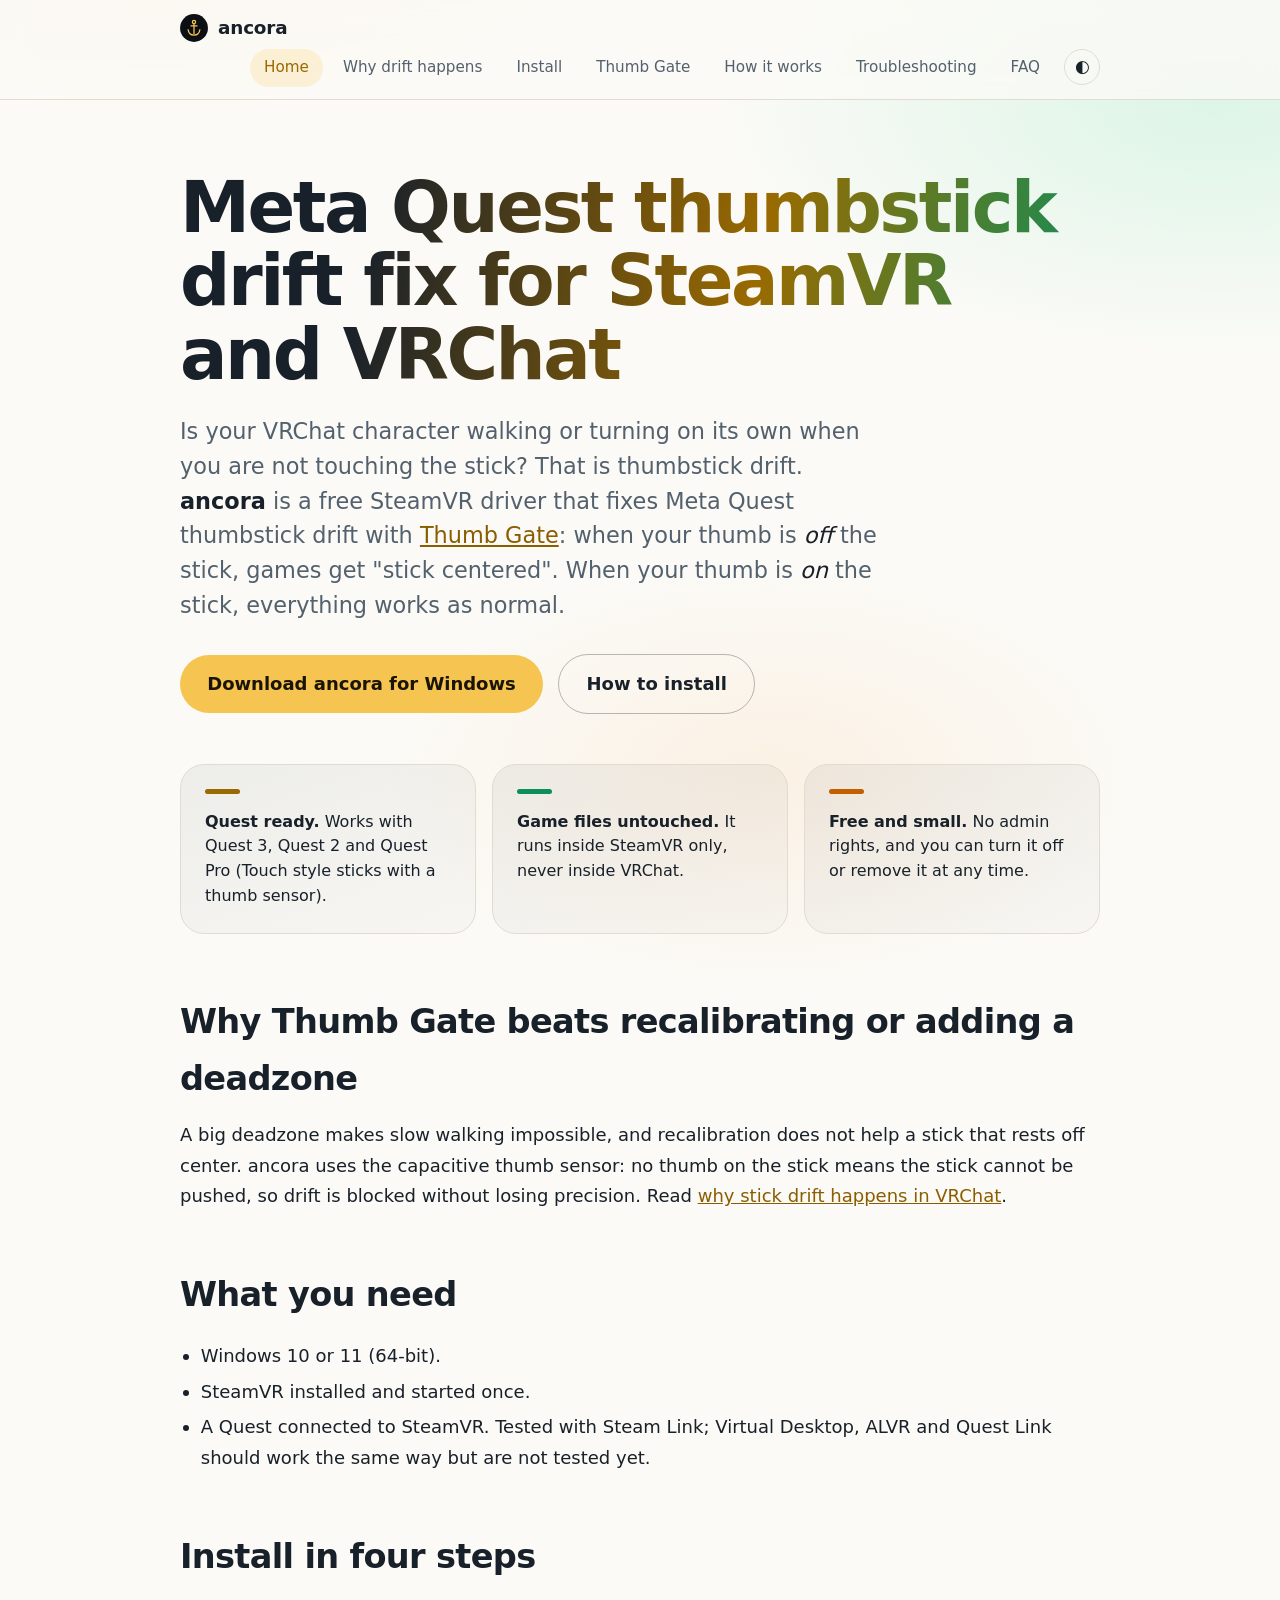
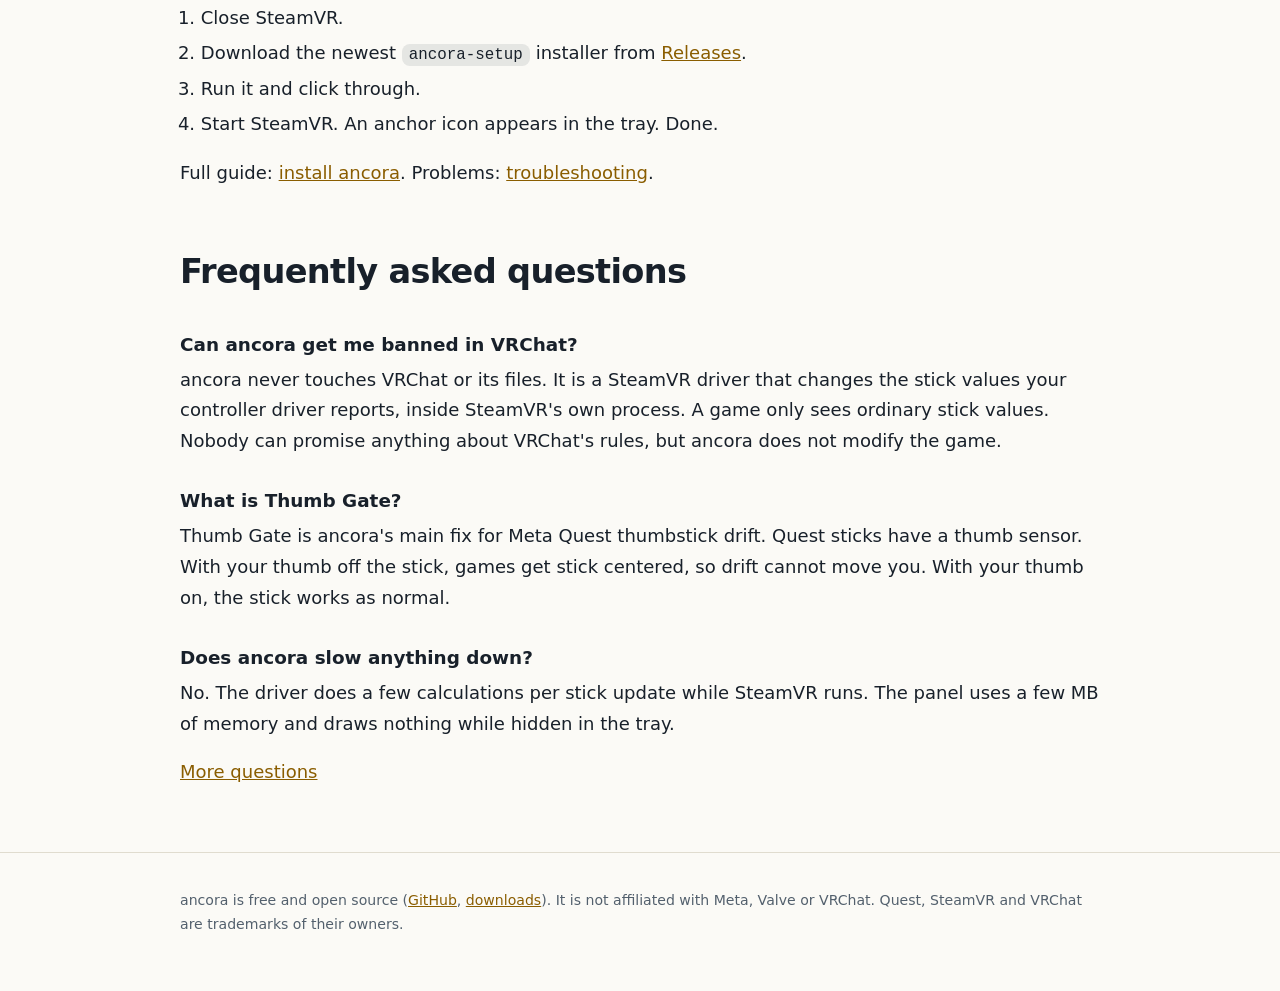
==== site/index.html @ 2b63863e "ancora: project page" ====
<!doctype html>
<html lang="en">
<head>
<meta charset="utf-8">
<meta name="viewport" content="width=device-width, initial-scale=1">
<title>Meta Quest thumbstick drift fix for SteamVR | ancora</title>
<meta name="description" content="Stop Meta Quest thumbstick drift in VRChat and SteamVR. ancora&#x27;s Thumb Gate centers the stick when your thumb is off. Free, no game files touched.">
<link rel="canonical" href="https://poipoisiophina.github.io/ancora/">
<meta name="color-scheme" content="dark light">
<meta name="theme-color" content="#0B0F14" media="(prefers-color-scheme: dark)">
<meta name="theme-color" content="#FBFAF6" media="(prefers-color-scheme: light)">
<script>(function(){var d=document.documentElement,m=matchMedia("(prefers-color-scheme: light)");function cur(){return d.dataset.theme||(m.matches?"light":"dark")}function meta(){var c=cur()==="light"?"#FBFAF6":"#0B0F14";document.querySelectorAll('meta[name="theme-color"]').forEach(function(e){e.removeAttribute("media");e.content=c})}try{var t=localStorage.getItem("theme");if(t==="light"||t==="dark")d.dataset.theme=t}catch(e){}window.toggleTheme=function(){var n=cur()==="light"?"dark":"light";d.dataset.theme=n;try{localStorage.setItem("theme",n)}catch(e){}meta();document.getElementById("tt").setAttribute("aria-pressed",n==="dark")};m.addEventListener("change",function(){try{if(localStorage.getItem("theme"))return}catch(e){}meta()});document.addEventListener("DOMContentLoaded",function(){meta();document.getElementById("tt").setAttribute("aria-pressed",cur()==="dark")})})()</script>
<link rel="icon" href="favicon.svg" type="image/svg+xml">
<meta property="og:type" content="website">
<meta property="og:site_name" content="ancora">
<meta property="og:title" content="Meta Quest thumbstick drift fix for SteamVR | ancora">
<meta property="og:description" content="Stop Meta Quest thumbstick drift in VRChat and SteamVR. ancora&#x27;s Thumb Gate centers the stick when your thumb is off. Free, no game files touched.">
<meta property="og:url" content="https://poipoisiophina.github.io/ancora/">
<meta property="og:image" content="https://poipoisiophina.github.io/ancora/og-image.png">
<meta name="twitter:card" content="summary_large_image">
<link rel="stylesheet" href="style.css">
<!-- GSC-VERIFY -->
<script type="application/ld+json">{"@context":"https://schema.org","@type":"SoftwareApplication","name":"ancora","description":"Free SteamVR driver with Thumb Gate that stops Meta Quest controller thumbstick drift in VRChat and other SteamVR games.","applicationCategory":"UtilitiesApplication","operatingSystem":"Windows 10, Windows 11","offers":{"@type":"Offer","price":"0","priceCurrency":"USD"},"downloadUrl":"https://github.com/poipoisiophina/ancora/releases","url":"https://poipoisiophina.github.io/ancora/","codeRepository":"https://github.com/poipoisiophina/ancora"}</script><script type="application/ld+json">{"@context":"https://schema.org","@type":"FAQPage","mainEntity":[{"@type":"Question","name":"Can ancora get me banned in VRChat?","acceptedAnswer":{"@type":"Answer","text":"ancora never touches VRChat or its files. It is a SteamVR driver that changes the stick values your controller driver reports, inside SteamVR's own process. A game only sees ordinary stick values. Nobody can promise anything about VRChat's rules, but ancora does not modify the game."}},{"@type":"Question","name":"What is Thumb Gate?","acceptedAnswer":{"@type":"Answer","text":"Thumb Gate is ancora's main fix for Meta Quest thumbstick drift. Quest sticks have a thumb sensor. With your thumb off the stick, games get stick centered, so drift cannot move you. With your thumb on, the stick works as normal."}},{"@type":"Question","name":"Does ancora slow anything down?","acceptedAnswer":{"@type":"Answer","text":"No. The driver does a few calculations per stick update while SteamVR runs. The panel uses a few MB of memory and draws nothing while hidden in the tray."}}]}</script>
</head>
<body>
<header><div class="wrap"><a class="brand" href="index.html"><img src="favicon.svg" alt="" width="28" height="28"> ancora</a><nav aria-label="Main"><a href="index.html" aria-current="page">Home</a><a href="drift-in-vrchat.html">Why drift happens</a><a href="install.html">Install</a><a href="thumb-gate.html">Thumb Gate</a><a href="how-it-works.html">How it works</a><a href="troubleshooting.html">Troubleshooting</a><a href="faq.html">FAQ</a><button class="tt" id="tt" type="button" aria-label="Dark theme" aria-pressed="false" onclick="toggleTheme()">&#9680;</button></nav></div></header>
<main class="wrap">
<h1>Meta Quest thumbstick drift fix for SteamVR and VRChat</h1>
<p class="lead">Is your VRChat character walking or turning on its own when you are not touching the stick? That is thumbstick drift. <strong>ancora</strong> is a free SteamVR driver that fixes Meta Quest thumbstick drift with <a href="thumb-gate.html">Thumb Gate</a>: when your thumb is <em>off</em> the stick, games get "stick centered". When your thumb is <em>on</em> the stick, everything works as normal.</p>
<p><a class="btn" href="https://github.com/poipoisiophina/ancora/releases/latest">Download ancora for Windows</a> <a class="btn alt" href="install.html">How to install</a></p>
<ul class="cards">
<li><strong>Quest ready.</strong> Works with Quest 3, Quest 2 and Quest Pro (Touch style sticks with a thumb sensor).</li>
<li><strong>Game files untouched.</strong> It runs inside SteamVR only, never inside VRChat.</li>
<li><strong>Free and small.</strong> No admin rights, and you can turn it off or remove it at any time.</li>
</ul>
<h2>Why Thumb Gate beats recalibrating or adding a deadzone</h2>
<p>A big deadzone makes slow walking impossible, and recalibration does not help a stick that rests off center. ancora uses the capacitive thumb sensor: no thumb on the stick means the stick cannot be pushed, so drift is blocked without losing precision. Read <a href="drift-in-vrchat.html">why stick drift happens in VRChat</a>.</p>
<h2>What you need</h2>
<ul>
<li>Windows 10 or 11 (64-bit).</li>
<li>SteamVR installed and started once.</li>
<li>A Quest connected to SteamVR. Tested with Steam Link; Virtual Desktop, ALVR and Quest Link should work the same way but are not tested yet.</li>
</ul>
<h2>Install in four steps</h2>
<ol><li>Close SteamVR.</li><li>Download the newest <code>ancora-setup</code> installer from <a href="https://github.com/poipoisiophina/ancora/releases">Releases</a>.</li><li>Run it and click through.</li><li>Start SteamVR. An anchor icon appears in the tray. Done.</li></ol>
<p>Full guide: <a href="install.html">install ancora</a>. Problems: <a href="troubleshooting.html">troubleshooting</a>.</p>
<h2>Frequently asked questions</h2>
<h3>Can ancora get me banned in VRChat?</h3><p>ancora never touches VRChat or its files. It is a SteamVR driver that changes the stick values your controller driver reports, inside SteamVR&#x27;s own process. A game only sees ordinary stick values. Nobody can promise anything about VRChat&#x27;s rules, but ancora does not modify the game.</p><h3>What is Thumb Gate?</h3><p>Thumb Gate is ancora&#x27;s main fix for Meta Quest thumbstick drift. Quest sticks have a thumb sensor. With your thumb off the stick, games get stick centered, so drift cannot move you. With your thumb on, the stick works as normal.</p><h3>Does ancora slow anything down?</h3><p>No. The driver does a few calculations per stick update while SteamVR runs. The panel uses a few MB of memory and draws nothing while hidden in the tray.</p><p><a href="faq.html">More questions</a></p>
</main>
<footer><div class="wrap"><p>ancora is free and open source (<a href="https://github.com/poipoisiophina/ancora">GitHub</a>, <a href="https://github.com/poipoisiophina/ancora/releases">downloads</a>). It is not affiliated with Meta, Valve or VRChat. Quest, SteamVR and VRChat are trademarks of their owners.</p></div></footer>
</body>
</html>
---- site/style.css ----
:root{color-scheme:dark;--bg:#0b0f14;--fg:#f1f3f4;--mut:#a9b4bf;--acc:#f5c451;--lnk:#f5c451;--grn:#3ddc97;--org:#ff9f43;--line:#26303c;--hdr:rgba(11,15,20,.72);--ov:255,255,255;--h1a:#fff;--g1:.16;--g2:.12;--g3:.07;--btnbg:#f5c451;--btnfg:#1a1405}
@media (prefers-color-scheme:light){:root:not([data-theme=dark]){color-scheme:light;--bg:#fbfaf6;--fg:#18202a;--mut:#53606d;--acc:#9a6a00;--lnk:#8a5d00;--grn:#0c8f5a;--org:#c45f00;--line:#e0dccf;--hdr:rgba(251,250,246,.78);--ov:20,30,40;--h1a:#18202a;--g1:.26;--g2:.16;--g3:.1}}
:root[data-theme=light]{color-scheme:light;--bg:#fbfaf6;--fg:#18202a;--mut:#53606d;--acc:#9a6a00;--lnk:#8a5d00;--grn:#0c8f5a;--org:#c45f00;--line:#e0dccf;--hdr:rgba(251,250,246,.78);--ov:20,30,40;--h1a:#18202a;--g1:.26;--g2:.16;--g3:.1}
*{box-sizing:border-box}
html{scroll-behavior:smooth}
body{margin:0;color:var(--fg);font:18px/1.7 "Google Sans","Google Sans Text","Product Sans",Roboto,system-ui,-apple-system,"Segoe UI",sans-serif;
 background:radial-gradient(60rem 28rem at 12% -6%,rgba(245,196,81,var(--g1)),transparent 60%),radial-gradient(52rem 26rem at 95% 4%,rgba(61,220,151,var(--g2)),transparent 60%),radial-gradient(40rem 22rem at 60% 30%,rgba(255,159,67,var(--g3)),transparent 60%),var(--bg);background-repeat:no-repeat}
.wrap{max-width:60rem;margin:0 auto;padding:0 20px}
header{position:sticky;top:0;z-index:5;backdrop-filter:blur(14px);background:var(--hdr);border-bottom:1px solid var(--line)}
header .wrap{display:flex;flex-wrap:wrap;gap:6px 24px;align-items:center;padding-top:12px;padding-bottom:12px}
.brand{display:flex;align-items:center;gap:10px;font-weight:600;font-size:1.15rem;letter-spacing:-.01em;color:var(--fg);text-decoration:none}
nav{display:flex;flex-wrap:wrap;gap:4px 6px;font-size:.95rem;margin-left:auto}
nav a{color:var(--mut);text-decoration:none;padding:6px 14px;border-radius:999px;transition:background .2s,color .2s}
nav a:hover{background:rgba(var(--ov),.08);color:var(--fg)}
nav a[aria-current]{background:rgba(245,196,81,.2);color:var(--acc)}
main{padding-bottom:1rem}
h1{font-size:clamp(2.4rem,6.5vw,4.4rem);line-height:1.04;letter-spacing:-.035em;font-weight:600;margin:4.5rem 0 1.4rem;
 background:linear-gradient(100deg,var(--h1a) 20%,var(--acc) 62%,var(--grn));-webkit-background-clip:text;background-clip:text;color:transparent}
h2{font-size:clamp(1.5rem,3.4vw,2.1rem);letter-spacing:-.02em;font-weight:600;margin:3.4rem 0 .8rem}
h3{font-size:1.15rem;margin:1.8rem 0 .3rem}
a{color:var(--lnk)}
.lead{font-size:clamp(1.15rem,2.4vw,1.4rem);line-height:1.55;color:var(--mut);max-width:44rem}
.lead strong,.lead em{color:var(--fg)}
.btn{display:inline-block;margin:.6rem .6rem .6rem 0;padding:.85rem 1.7rem;background:var(--btnbg);color:var(--btnfg);border-radius:999px;font-weight:600;text-decoration:none;transition:transform .2s,box-shadow .2s}
.btn:hover{transform:translateY(-2px);box-shadow:0 10px 30px -8px rgba(245,196,81,.55)}
.btn.alt{background:transparent;color:var(--fg);border:1px solid rgba(var(--ov),.3)}
.btn.alt:hover{box-shadow:none;background:rgba(var(--ov),.07)}
.cards{list-style:none;padding:0;margin:2.2rem 0;display:grid;grid-template-columns:repeat(auto-fit,minmax(15rem,1fr));gap:16px}
.cards li{background:linear-gradient(160deg,rgba(var(--ov),.06),rgba(var(--ov),.02));border:1px solid var(--line);border-radius:24px;padding:1.5rem;font-size:1rem;line-height:1.55;transition:transform .25s,border-color .25s}
.cards li:hover{transform:translateY(-4px);border-color:rgba(245,196,81,.5)}
.cards li::before{content:"";display:block;width:2.2rem;height:.3rem;border-radius:9px;background:var(--acc);margin-bottom:1rem}
.cards li:nth-child(2)::before{background:var(--grn)}.cards li:nth-child(3)::before{background:var(--org)}
ul,ol{padding-left:1.3rem}li{margin:.3rem 0}
h2+p,h3+p{margin-top:.3rem}
code{background:rgba(var(--ov),.09);padding:.12em .45em;border-radius:8px;font-size:.88em}
footer{margin-top:4rem;border-top:1px solid var(--line);color:var(--mut);font-size:.88rem;padding:1.4rem 0 2.5rem}
@media (max-width:600px){nav{margin-left:0}h1{margin-top:2.6rem}}
.tt{margin-left:4px;width:36px;height:36px;border-radius:50%;border:1px solid var(--line);background:transparent;color:var(--fg);cursor:pointer;font-size:1.05rem;line-height:1}
.tt:hover{background:rgba(var(--ov),.08)}
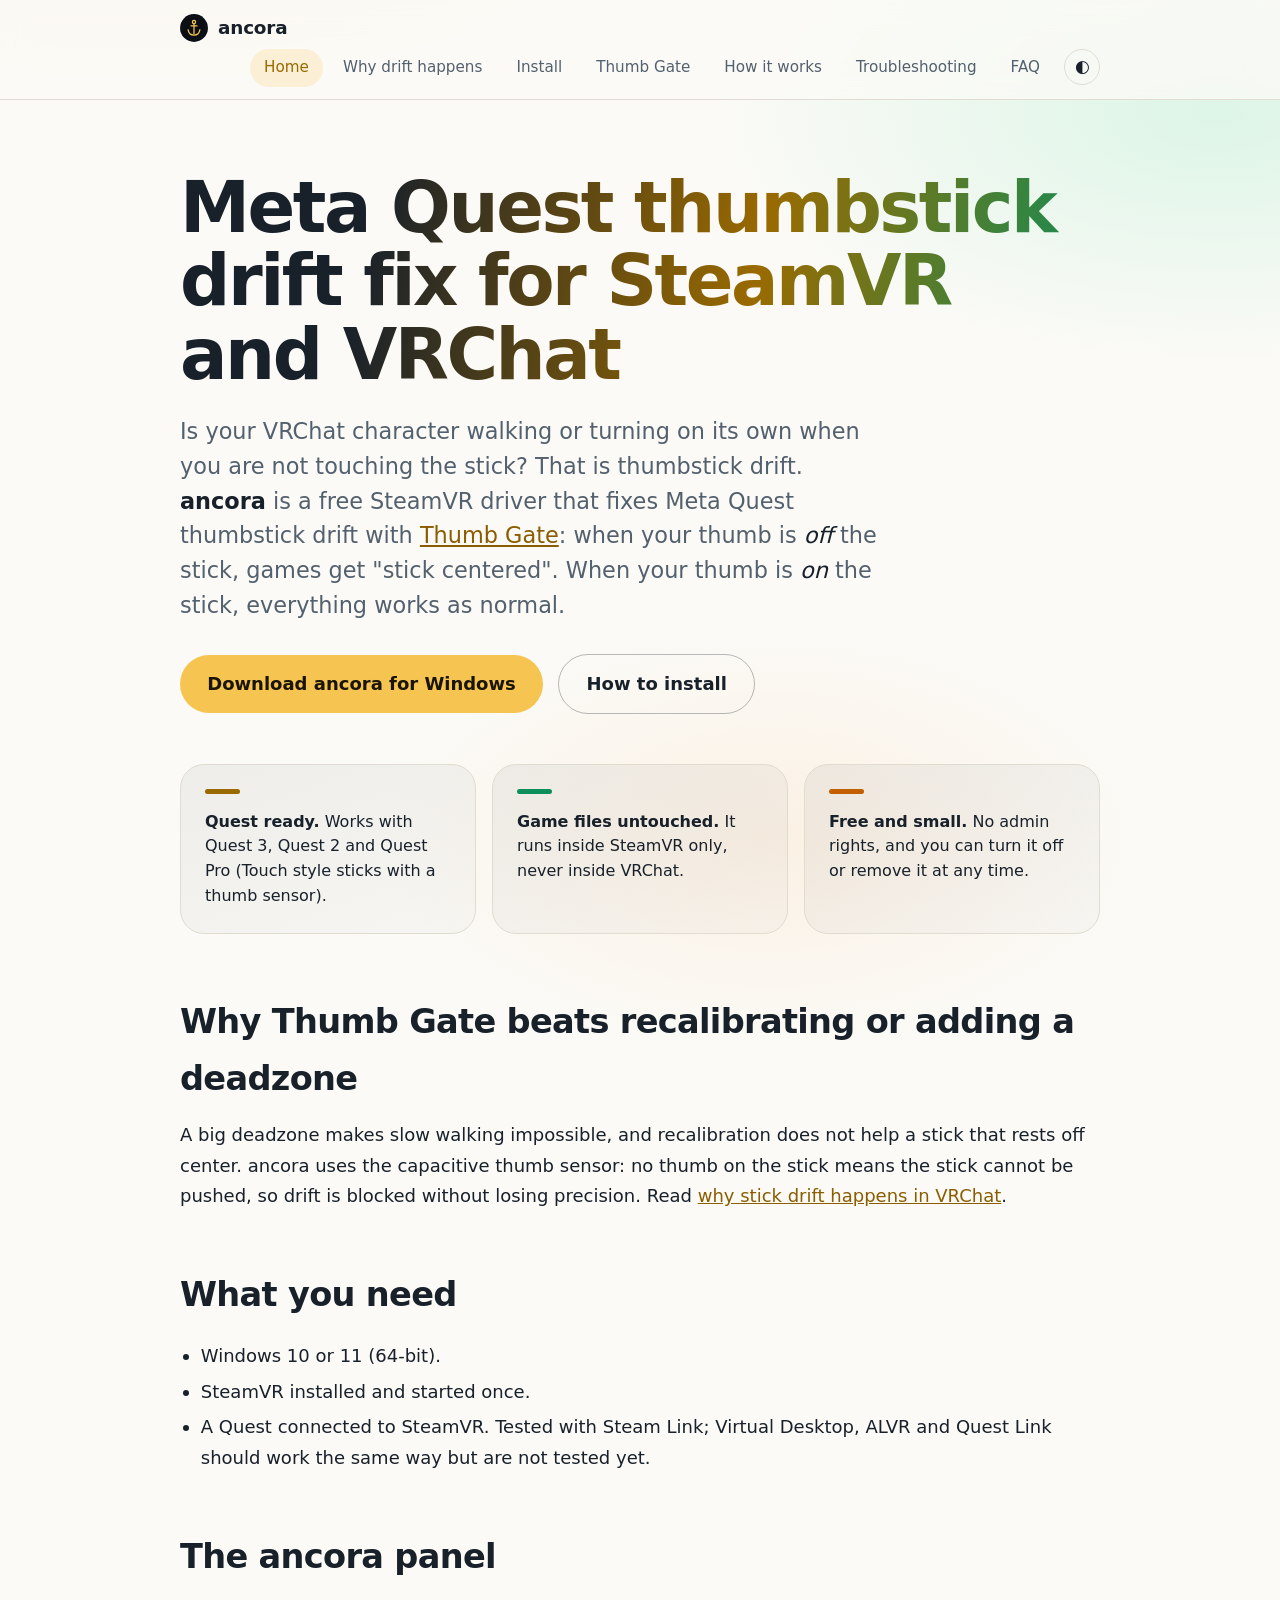
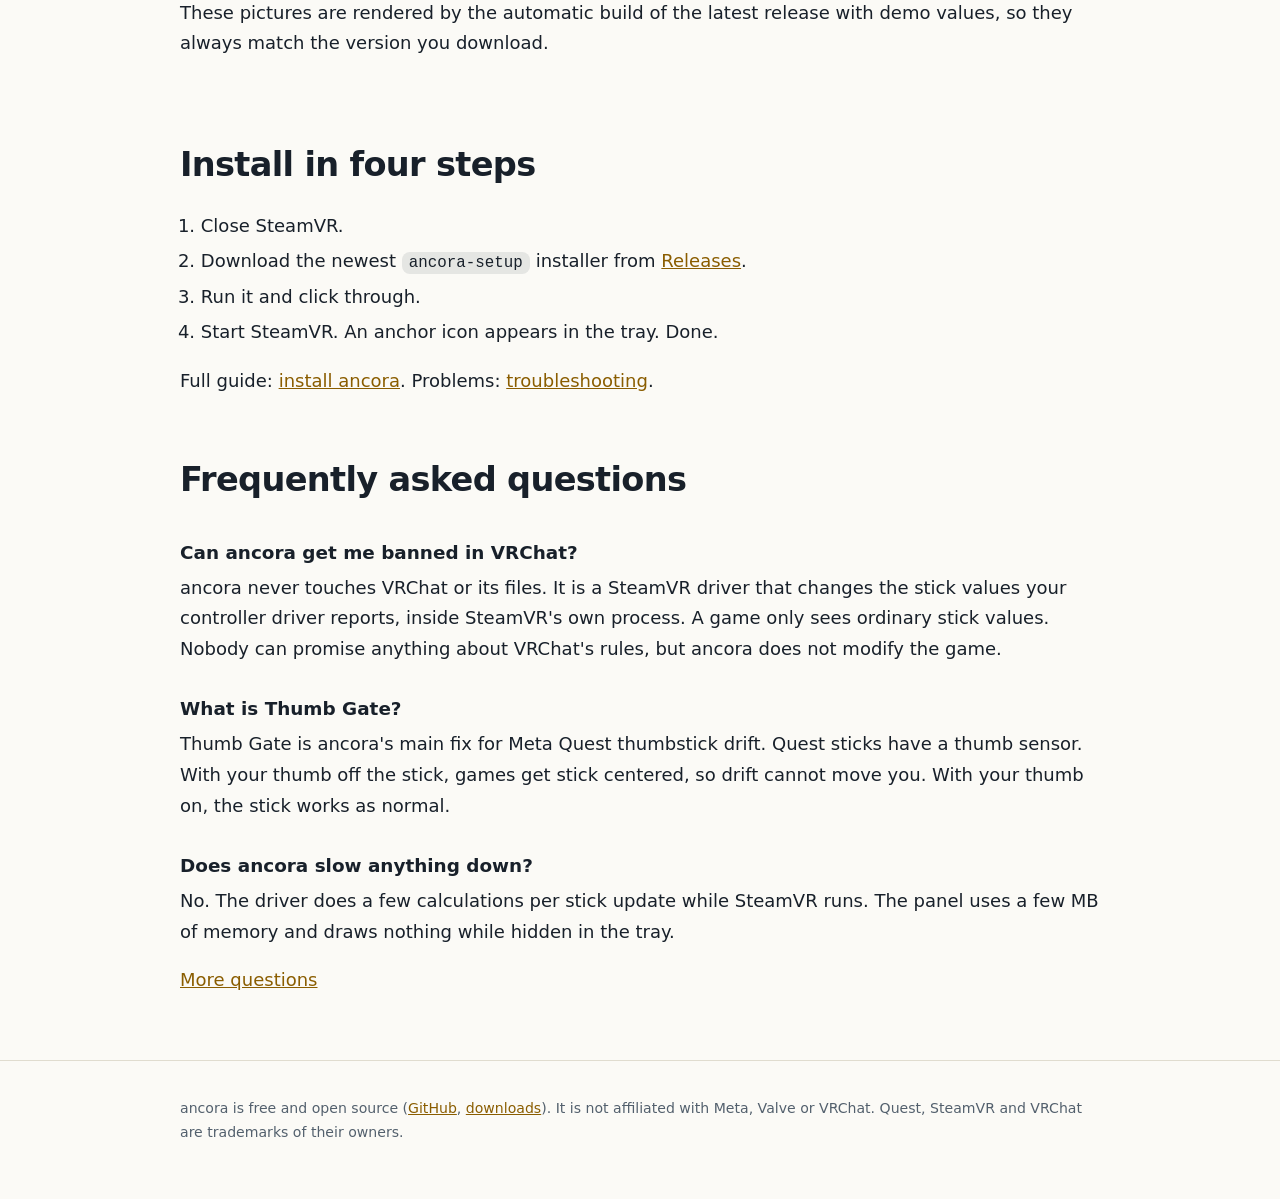
==== commit 91fa0d38: "ancora: 0.2.0, project page screenshots" ====
--- a/site/index.html
+++ b/site/index.html
@@ -41,6 +41,7 @@
 <li>SteamVR installed and started once.</li>
 <li>A Quest connected to SteamVR. Tested with Steam Link; Virtual Desktop, ALVR and Quest Link should work the same way but are not tested yet.</li>
 </ul>
+<h2 id="panel">The ancora panel</h2><p>These pictures are rendered by the automatic build of the latest release with demo values, so they always match the version you download.</p><div class="shots"><figure><a href="shots/status.png"><img src="shots/status.png" alt="Status page: both sticks live, with the Thumb Gate, smoothing, deadzone and curve settings of each controller" width="1920" height="993" loading="lazy" decoding="async" onerror="this.closest('figure').remove()"></a><figcaption>Status: live sticks and the settings of each controller</figcaption></figure><figure><a href="shots/tune.png"><img src="shots/tune.png" alt="Tune page: the drift of a resting stick measured and shown as a dot cloud" width="1920" height="993" loading="lazy" decoding="async" onerror="this.closest('figure').remove()"></a><figcaption>Tune: measure the drift of a resting stick</figcaption></figure><figure><a href="shots/edge.png"><img src="shots/edge.png" alt="Tune page: the reach of the stick edge measured all around" width="1920" height="993" loading="lazy" decoding="async" onerror="this.closest('figure').remove()"></a><figcaption>Edge stretch: measure how far a worn stick reaches</figcaption></figure><figure><a href="shots/diag.png"><img src="shots/diag.png" alt="Diagnostics page: driver status, update rates and log lines" width="1920" height="993" loading="lazy" decoding="async" onerror="this.closest('figure').remove()"></a><figcaption>Diagnostics: driver status and the log</figcaption></figure></div>
 <h2>Install in four steps</h2>
 <ol><li>Close SteamVR.</li><li>Download the newest <code>ancora-setup</code> installer from <a href="https://github.com/poipoisiophina/ancora/releases">Releases</a>.</li><li>Run it and click through.</li><li>Start SteamVR. An anchor icon appears in the tray. Done.</li></ol>
 <p>Full guide: <a href="install.html">install ancora</a>. Problems: <a href="troubleshooting.html">troubleshooting</a>.</p>
--- a/site/style.css
+++ b/site/style.css
@@ -37,3 +37,4 @@
 @media (max-width:600px){nav{margin-left:0}h1{margin-top:2.6rem}}
 .tt{margin-left:4px;width:36px;height:36px;border-radius:50%;border:1px solid var(--line);background:transparent;color:var(--fg);cursor:pointer;font-size:1.05rem;line-height:1}
 .tt:hover{background:rgba(var(--ov),.08)}
+.shots{display:grid;grid-template-columns:repeat(auto-fit,minmax(min(100%,22rem),1fr));gap:16px;margin:1.4rem 0 2rem}.shots figure{margin:0}.shots img{display:block;width:100%;height:auto;border-radius:16px;border:1px solid var(--line);background:#0e141b}.shots figcaption{color:var(--mut);font-size:.9rem;margin-top:.5rem}
